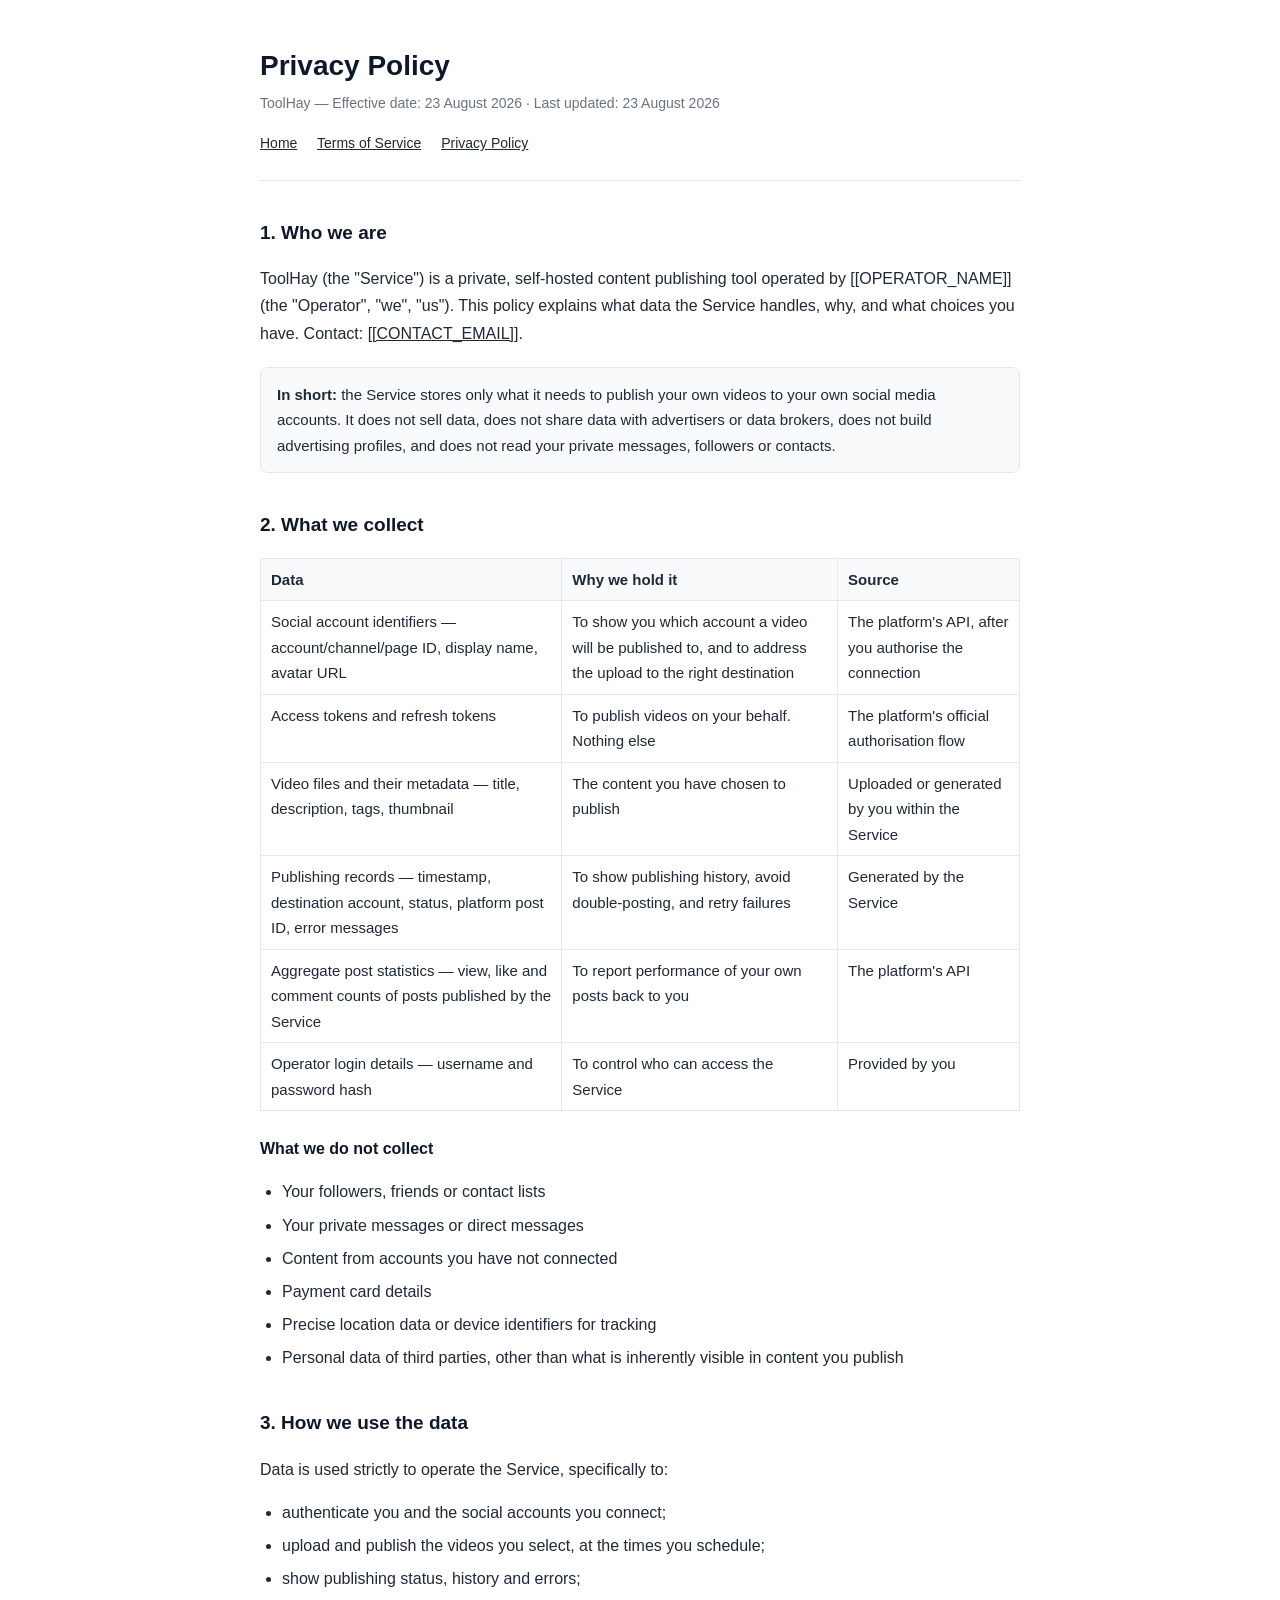
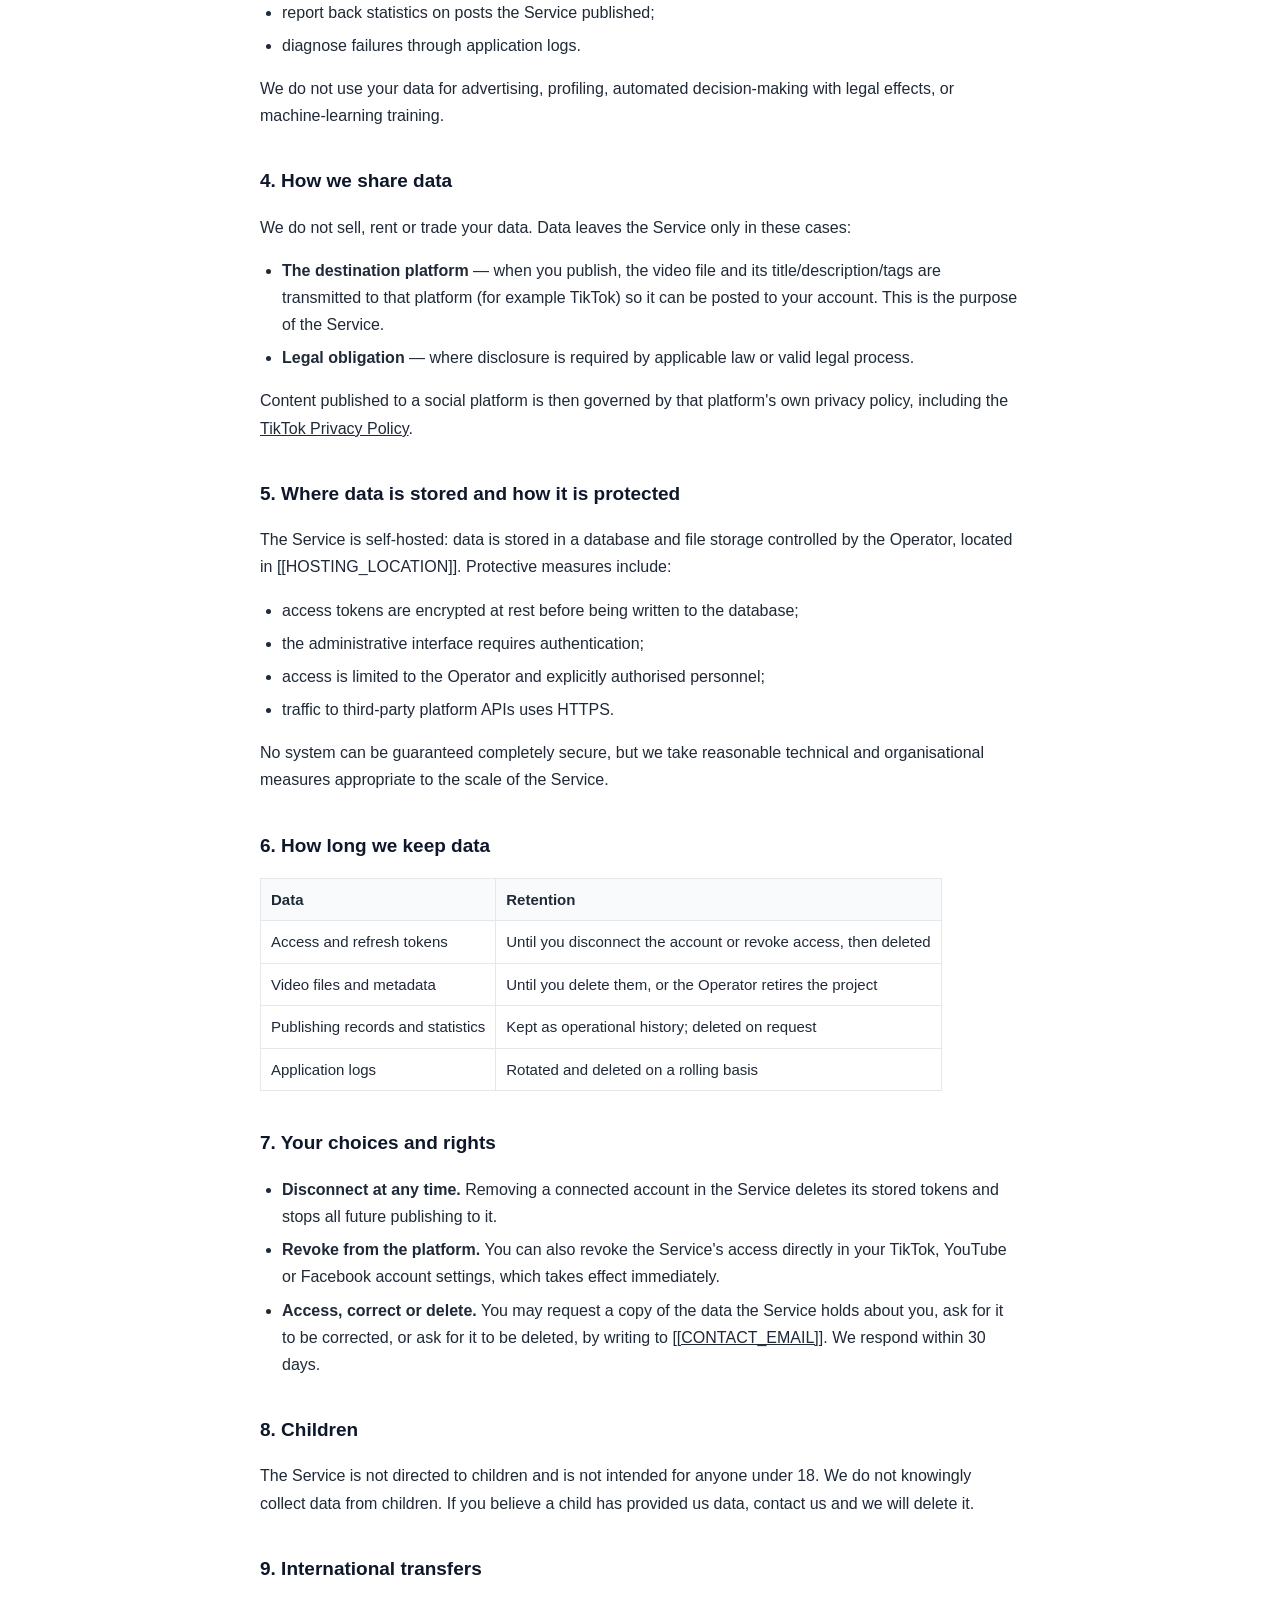
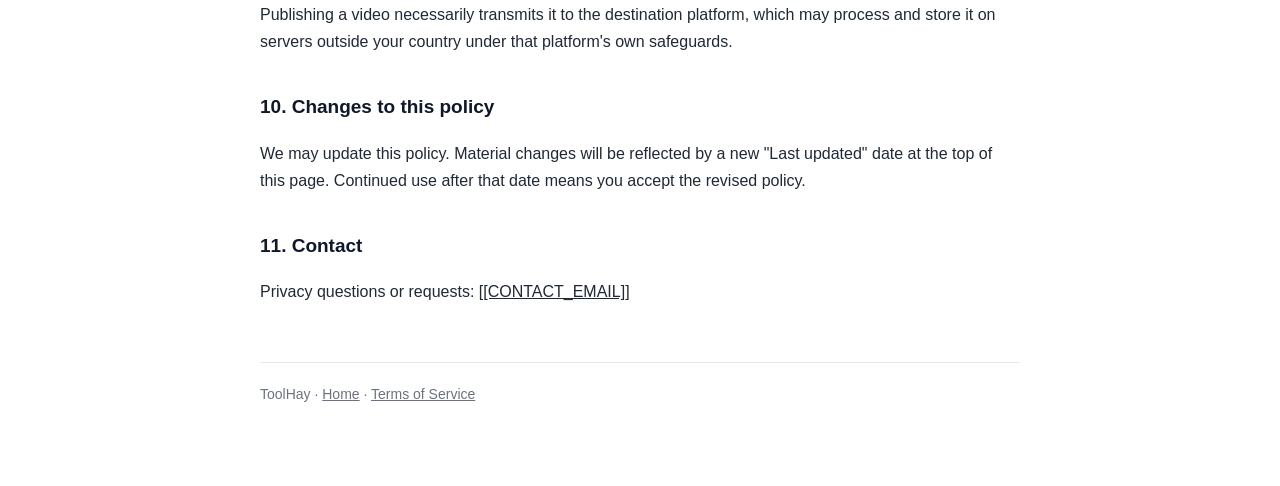
==== privacy.html @ 2abb6167 "Add legal pages for TikTok app review Terms of Service, Privacy Policy and a landing page describing" ====
<!DOCTYPE html>
<html lang="en">
<head>
<meta charset="utf-8">
<meta name="viewport" content="width=device-width, initial-scale=1">
<title>Privacy Policy — ToolHay</title>
<link rel="stylesheet" href="assets/style.css">
</head>
<body>
<div class="wrap">

<header>
  <h1>Privacy Policy</h1>
  <p class="meta">ToolHay — Effective date: 23 August 2026 · Last updated: 23 August 2026</p>
  <nav>
    <a href="index.html">Home</a>
    <a href="terms.html">Terms of Service</a>
    <a href="privacy.html">Privacy Policy</a>
  </nav>
</header>

<h2>1. Who we are</h2>
<p>
  ToolHay (the "Service") is a private, self-hosted content publishing tool operated by
  [[OPERATOR_NAME]] (the "Operator", "we", "us"). This policy explains what data the Service
  handles, why, and what choices you have. Contact:
  <a href="mailto:[[CONTACT_EMAIL]]">[[CONTACT_EMAIL]]</a>.
</p>

<div class="callout">
  <strong>In short:</strong> the Service stores only what it needs to publish your own videos to
  your own social media accounts. It does not sell data, does not share data with advertisers or
  data brokers, does not build advertising profiles, and does not read your private messages,
  followers or contacts.
</div>

<h2>2. What we collect</h2>

<table>
  <thead>
    <tr><th>Data</th><th>Why we hold it</th><th>Source</th></tr>
  </thead>
  <tbody>
    <tr>
      <td>Social account identifiers — account/channel/page ID, display name, avatar URL</td>
      <td>To show you which account a video will be published to, and to address the upload to the
          right destination</td>
      <td>The platform's API, after you authorise the connection</td>
    </tr>
    <tr>
      <td>Access tokens and refresh tokens</td>
      <td>To publish videos on your behalf. Nothing else</td>
      <td>The platform's official authorisation flow</td>
    </tr>
    <tr>
      <td>Video files and their metadata — title, description, tags, thumbnail</td>
      <td>The content you have chosen to publish</td>
      <td>Uploaded or generated by you within the Service</td>
    </tr>
    <tr>
      <td>Publishing records — timestamp, destination account, status, platform post ID, error
          messages</td>
      <td>To show publishing history, avoid double-posting, and retry failures</td>
      <td>Generated by the Service</td>
    </tr>
    <tr>
      <td>Aggregate post statistics — view, like and comment counts of posts published by the
          Service</td>
      <td>To report performance of your own posts back to you</td>
      <td>The platform's API</td>
    </tr>
    <tr>
      <td>Operator login details — username and password hash</td>
      <td>To control who can access the Service</td>
      <td>Provided by you</td>
    </tr>
  </tbody>
</table>

<h3>What we do not collect</h3>
<ul>
  <li>Your followers, friends or contact lists</li>
  <li>Your private messages or direct messages</li>
  <li>Content from accounts you have not connected</li>
  <li>Payment card details</li>
  <li>Precise location data or device identifiers for tracking</li>
  <li>Personal data of third parties, other than what is inherently visible in content you publish</li>
</ul>

<h2>3. How we use the data</h2>
<p>Data is used strictly to operate the Service, specifically to:</p>
<ul>
  <li>authenticate you and the social accounts you connect;</li>
  <li>upload and publish the videos you select, at the times you schedule;</li>
  <li>show publishing status, history and errors;</li>
  <li>report back statistics on posts the Service published;</li>
  <li>diagnose failures through application logs.</li>
</ul>
<p>
  We do not use your data for advertising, profiling, automated decision-making with legal effects,
  or machine-learning training.
</p>

<h2>4. How we share data</h2>
<p>
  We do not sell, rent or trade your data. Data leaves the Service only in these cases:
</p>
<ul>
  <li><strong>The destination platform</strong> — when you publish, the video file and its
      title/description/tags are transmitted to that platform (for example TikTok) so it can be
      posted to your account. This is the purpose of the Service.</li>
  <li><strong>Legal obligation</strong> — where disclosure is required by applicable law or valid
      legal process.</li>
</ul>
<p>
  Content published to a social platform is then governed by that platform's own privacy policy,
  including the
  <a href="https://www.tiktok.com/legal/page/row/privacy-policy/en" target="_blank" rel="noreferrer">TikTok
  Privacy Policy</a>.
</p>

<h2>5. Where data is stored and how it is protected</h2>
<p>
  The Service is self-hosted: data is stored in a database and file storage controlled by the
  Operator, located in [[HOSTING_LOCATION]]. Protective measures include:
</p>
<ul>
  <li>access tokens are encrypted at rest before being written to the database;</li>
  <li>the administrative interface requires authentication;</li>
  <li>access is limited to the Operator and explicitly authorised personnel;</li>
  <li>traffic to third-party platform APIs uses HTTPS.</li>
</ul>
<p>
  No system can be guaranteed completely secure, but we take reasonable technical and organisational
  measures appropriate to the scale of the Service.
</p>

<h2>6. How long we keep data</h2>
<table>
  <thead>
    <tr><th>Data</th><th>Retention</th></tr>
  </thead>
  <tbody>
    <tr><td>Access and refresh tokens</td><td>Until you disconnect the account or revoke access, then deleted</td></tr>
    <tr><td>Video files and metadata</td><td>Until you delete them, or the Operator retires the project</td></tr>
    <tr><td>Publishing records and statistics</td><td>Kept as operational history; deleted on request</td></tr>
    <tr><td>Application logs</td><td>Rotated and deleted on a rolling basis</td></tr>
  </tbody>
</table>

<h2>7. Your choices and rights</h2>
<ul>
  <li><strong>Disconnect at any time.</strong> Removing a connected account in the Service deletes
      its stored tokens and stops all future publishing to it.</li>
  <li><strong>Revoke from the platform.</strong> You can also revoke the Service's access directly
      in your TikTok, YouTube or Facebook account settings, which takes effect immediately.</li>
  <li><strong>Access, correct or delete.</strong> You may request a copy of the data the Service
      holds about you, ask for it to be corrected, or ask for it to be deleted, by writing to
      <a href="mailto:[[CONTACT_EMAIL]]">[[CONTACT_EMAIL]]</a>. We respond within 30 days.</li>
</ul>

<h2>8. Children</h2>
<p>
  The Service is not directed to children and is not intended for anyone under 18. We do not
  knowingly collect data from children. If you believe a child has provided us data, contact us and
  we will delete it.
</p>

<h2>9. International transfers</h2>
<p>
  Publishing a video necessarily transmits it to the destination platform, which may process and
  store it on servers outside your country under that platform's own safeguards.
</p>

<h2>10. Changes to this policy</h2>
<p>
  We may update this policy. Material changes will be reflected by a new "Last updated" date at the
  top of this page. Continued use after that date means you accept the revised policy.
</p>

<h2>11. Contact</h2>
<p>
  Privacy questions or requests: <a href="mailto:[[CONTACT_EMAIL]]">[[CONTACT_EMAIL]]</a>
</p>

<footer>
  ToolHay · <a href="index.html">Home</a> · <a href="terms.html">Terms of Service</a>
</footer>

</div>
</body>
</html>
---- assets/style.css ----
/* Trang pháp lý tĩnh cho TikTok Developer review - không phụ thuộc CDN nào để luôn tải được
   kể cả khi reviewer ở mạng chặn tài nguyên ngoài. */
:root {
  --bg: #ffffff;
  --fg: #1f2937;
  --muted: #6b7280;
  --border: #e5e7eb;
  --accent: #0f172a;
  --card: #f9fafb;
}

@media (prefers-color-scheme: dark) {
  :root {
    --bg: #0f172a;
    --fg: #e2e8f0;
    --muted: #94a3b8;
    --border: #1e293b;
    --accent: #f8fafc;
    --card: #1e293b;
  }
}

* { box-sizing: border-box; }

body {
  margin: 0;
  padding: 0 20px 80px;
  background: var(--bg);
  color: var(--fg);
  font-family: -apple-system, BlinkMacSystemFont, "Segoe UI", Roboto, Helvetica, Arial, sans-serif;
  font-size: 16px;
  line-height: 1.7;
}

.wrap { max-width: 760px; margin: 0 auto; }

header {
  padding: 48px 0 24px;
  border-bottom: 1px solid var(--border);
  margin-bottom: 32px;
}

h1 { font-size: 28px; line-height: 1.3; margin: 0 0 8px; color: var(--accent); }
h2 { font-size: 19px; margin: 36px 0 10px; color: var(--accent); }
h3 { font-size: 16px; margin: 24px 0 8px; color: var(--accent); }

.meta { color: var(--muted); font-size: 14px; margin: 0; }

nav { margin: 16px 0 0; font-size: 14px; }
nav a { color: inherit; margin-right: 16px; }

a { color: inherit; }

ul { padding-left: 22px; }
li { margin-bottom: 6px; }

table {
  width: 100%;
  border-collapse: collapse;
  margin: 16px 0;
  font-size: 15px;
  display: block;
  overflow-x: auto;
}
th, td { border: 1px solid var(--border); padding: 8px 10px; text-align: left; vertical-align: top; }
th { background: var(--card); font-weight: 600; }

.callout {
  background: var(--card);
  border: 1px solid var(--border);
  border-radius: 8px;
  padding: 14px 16px;
  margin: 20px 0;
  font-size: 15px;
}

footer {
  margin-top: 56px;
  padding-top: 20px;
  border-top: 1px solid var(--border);
  color: var(--muted);
  font-size: 14px;
}
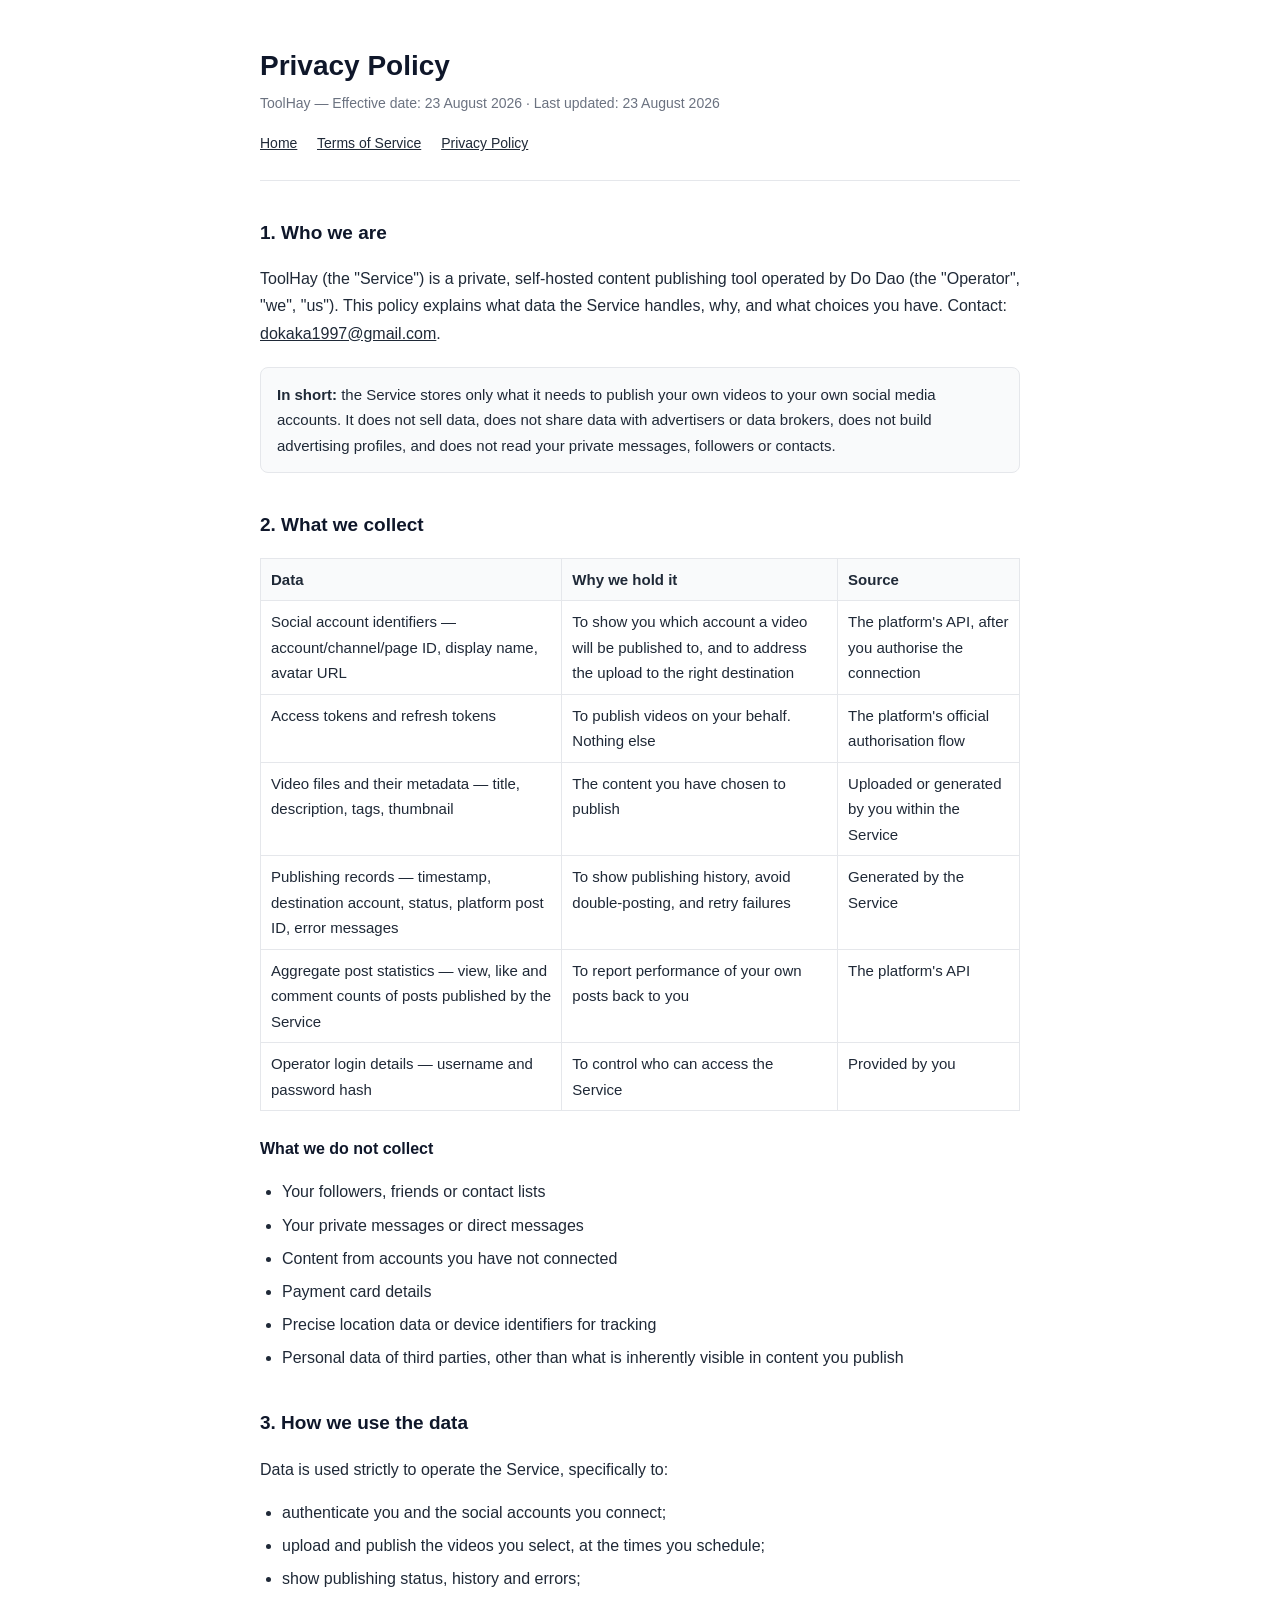
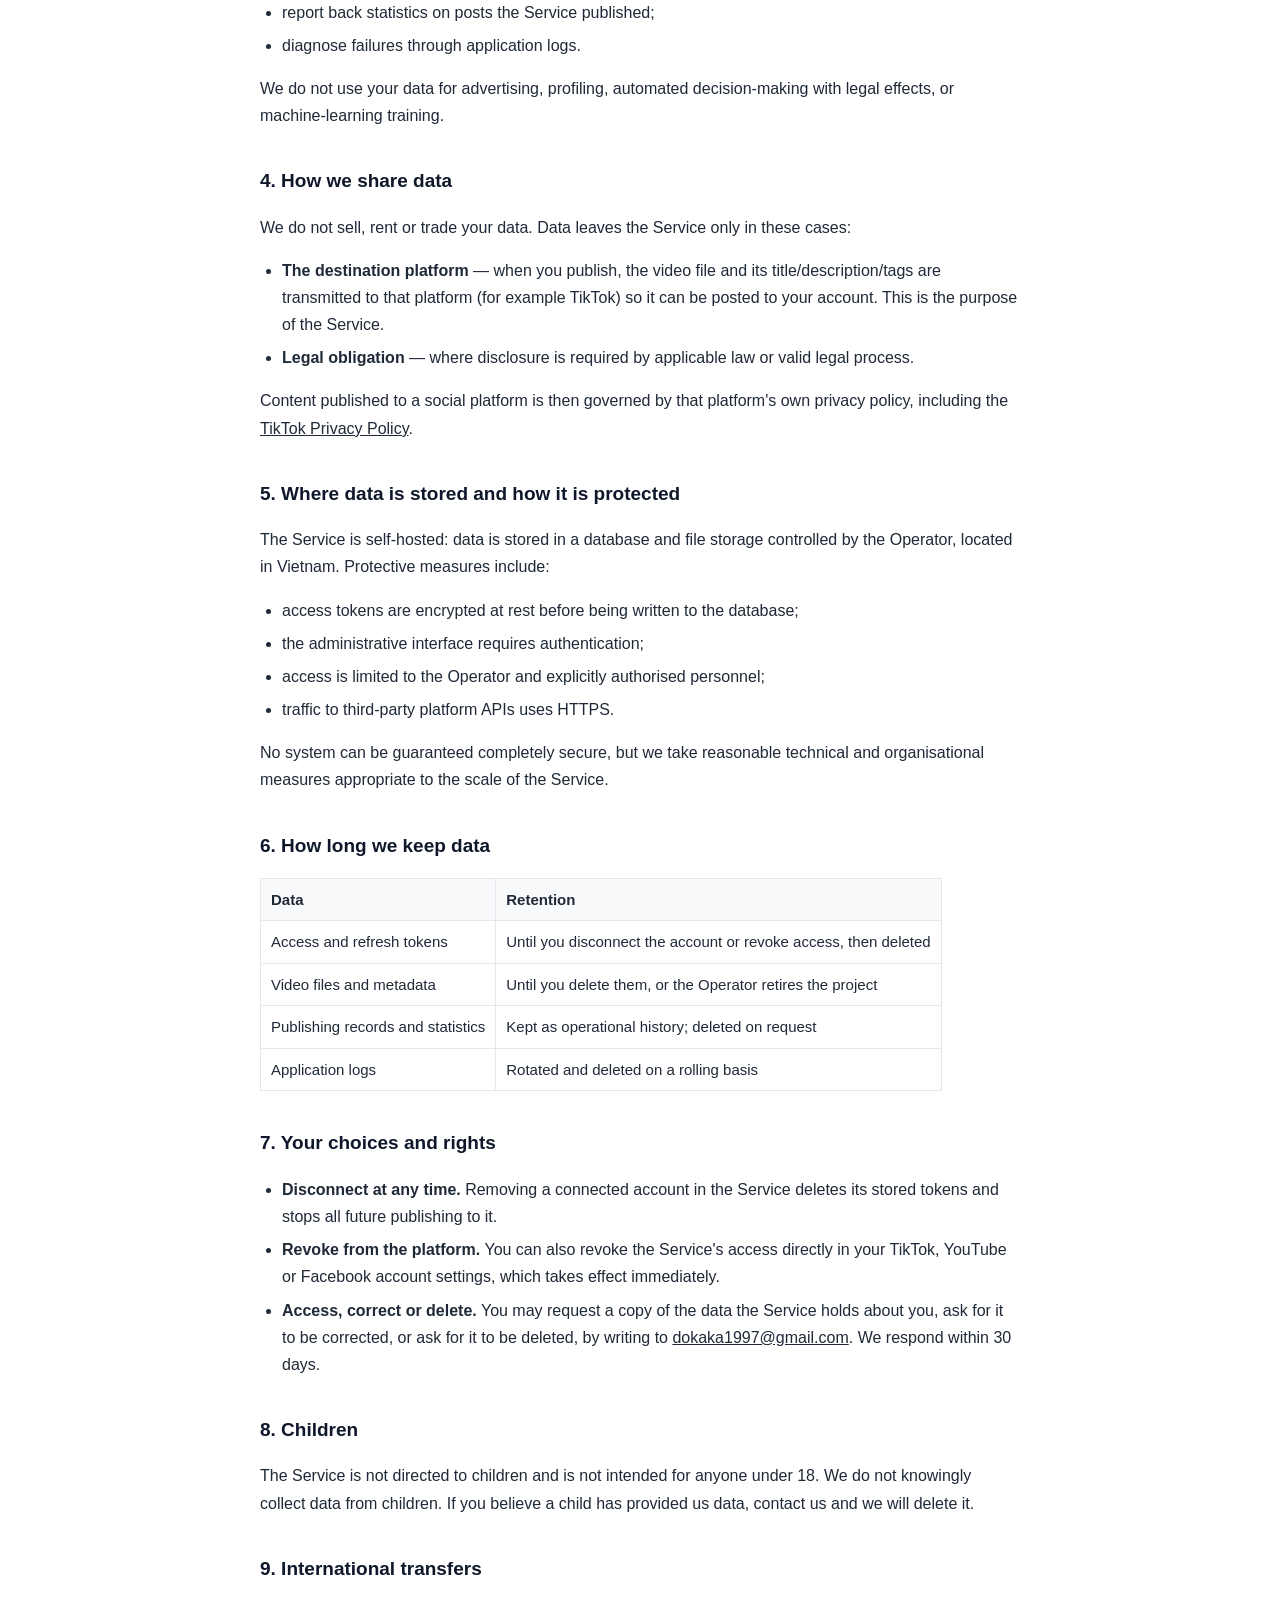
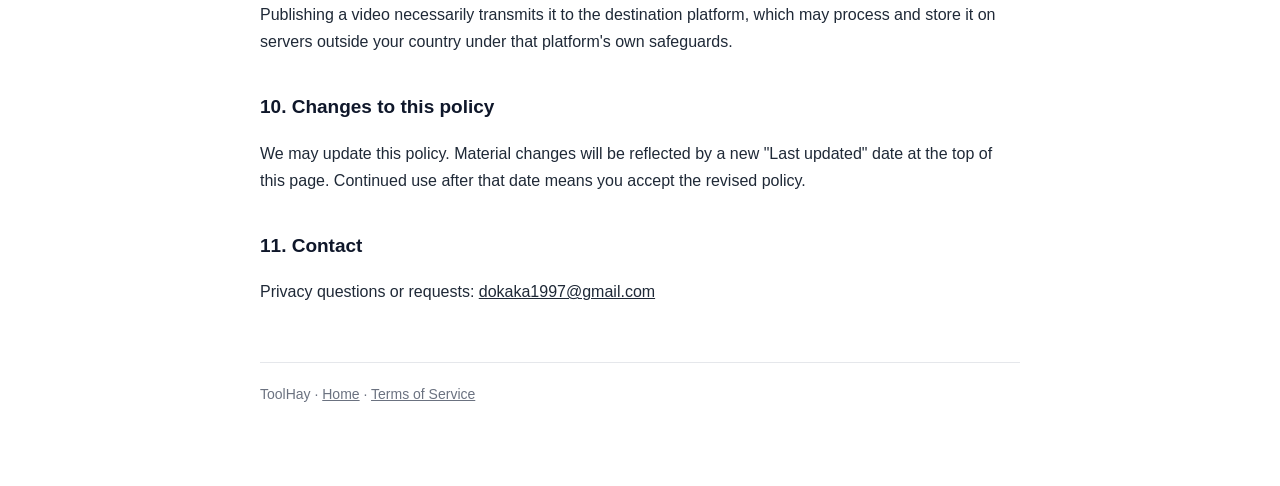
==== commit 1e1c5365: "Fill in operator, contact and jurisdiction placeholders Operator: Do Dao. Contact: dokaka1997@gmail." ====
--- a/privacy.html
+++ b/privacy.html
@@ -22,9 +22,9 @@
 <h2>1. Who we are</h2>
 <p>
   ToolHay (the "Service") is a private, self-hosted content publishing tool operated by
-  [[OPERATOR_NAME]] (the "Operator", "we", "us"). This policy explains what data the Service
+  Do Dao (the "Operator", "we", "us"). This policy explains what data the Service
   handles, why, and what choices you have. Contact:
-  <a href="mailto:[[CONTACT_EMAIL]]">[[CONTACT_EMAIL]]</a>.
+  <a href="mailto:dokaka1997@gmail.com">dokaka1997@gmail.com</a>.
 </p>
 
 <div class="callout">
@@ -122,7 +122,7 @@
 <h2>5. Where data is stored and how it is protected</h2>
 <p>
   The Service is self-hosted: data is stored in a database and file storage controlled by the
-  Operator, located in [[HOSTING_LOCATION]]. Protective measures include:
+  Operator, located in Vietnam. Protective measures include:
 </p>
 <ul>
   <li>access tokens are encrypted at rest before being written to the database;</li>
@@ -156,7 +156,7 @@
       in your TikTok, YouTube or Facebook account settings, which takes effect immediately.</li>
   <li><strong>Access, correct or delete.</strong> You may request a copy of the data the Service
       holds about you, ask for it to be corrected, or ask for it to be deleted, by writing to
-      <a href="mailto:[[CONTACT_EMAIL]]">[[CONTACT_EMAIL]]</a>. We respond within 30 days.</li>
+      <a href="mailto:dokaka1997@gmail.com">dokaka1997@gmail.com</a>. We respond within 30 days.</li>
 </ul>
 
 <h2>8. Children</h2>
@@ -180,7 +180,7 @@
 
 <h2>11. Contact</h2>
 <p>
-  Privacy questions or requests: <a href="mailto:[[CONTACT_EMAIL]]">[[CONTACT_EMAIL]]</a>
+  Privacy questions or requests: <a href="mailto:dokaka1997@gmail.com">dokaka1997@gmail.com</a>
 </p>
 
 <footer>
